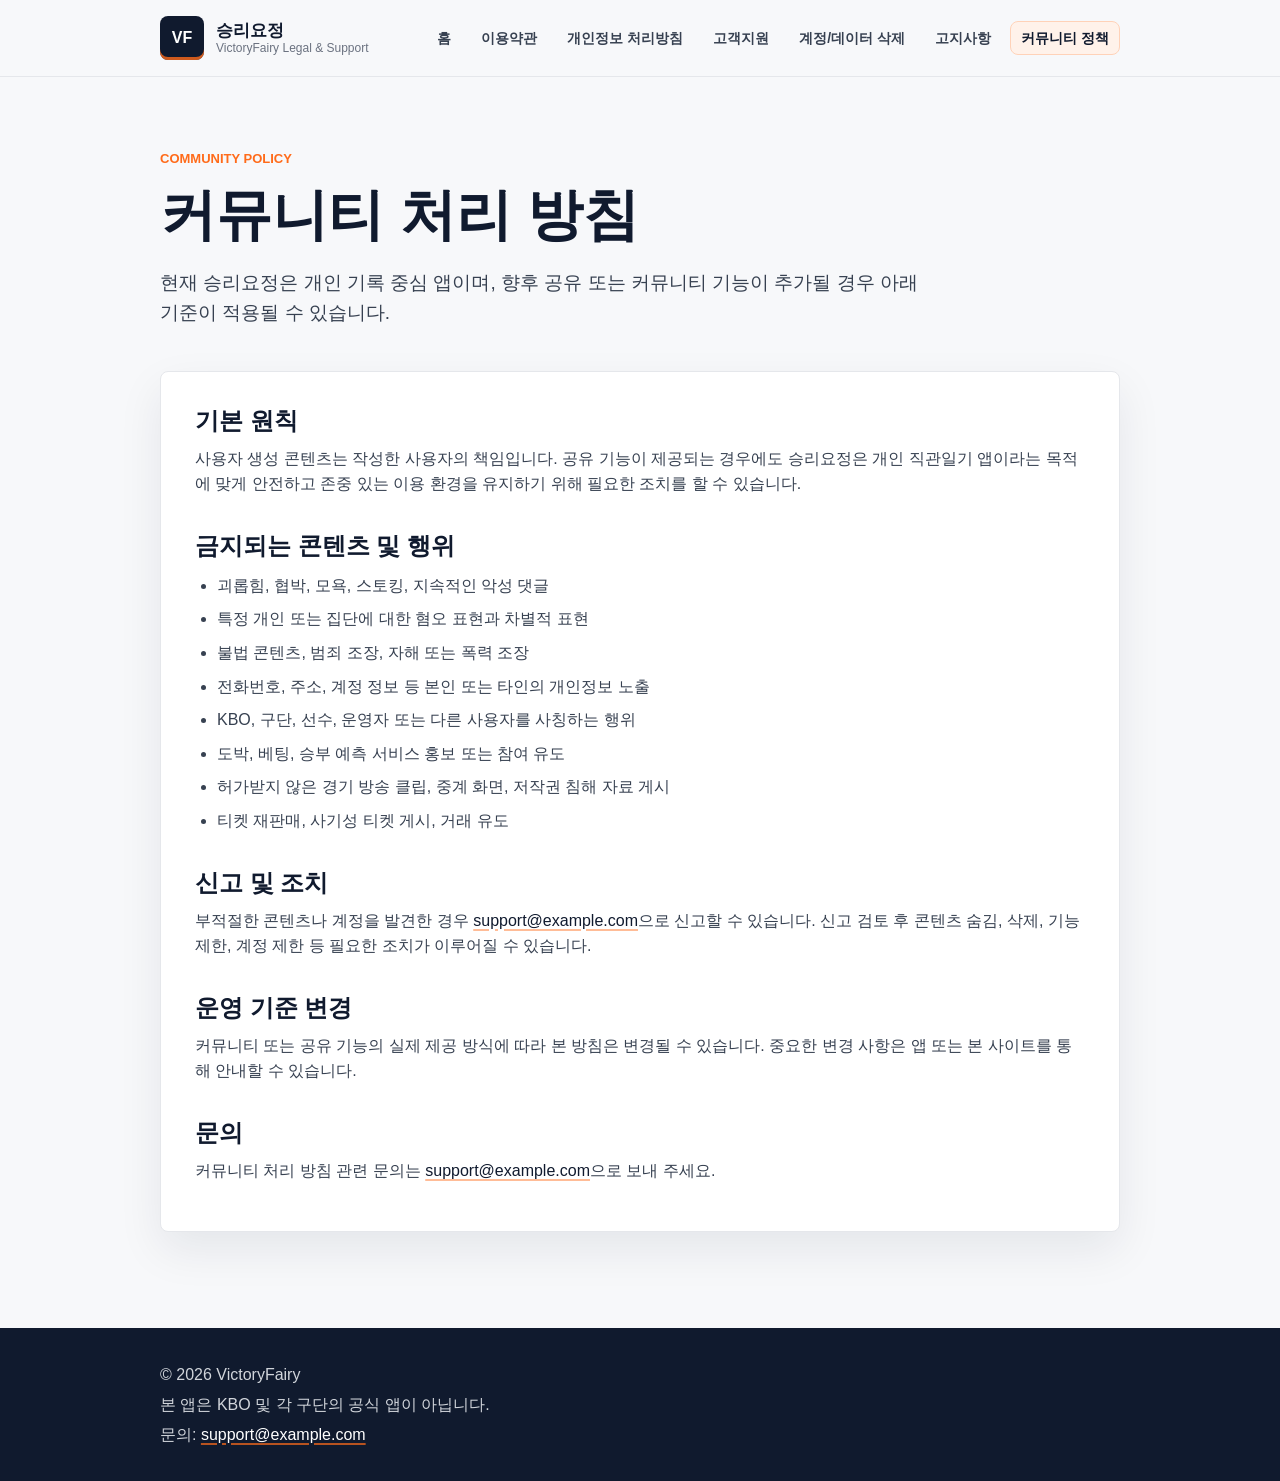
==== community-policy.html @ 868ce9fe "Add VictoryFairy legal pages" ====
<!DOCTYPE html>
<html lang="ko">
<head>
  <meta charset="utf-8">
  <meta name="viewport" content="width=device-width, initial-scale=1">
  <title>커뮤니티 처리 방침 | 승리요정</title>
  <meta name="description" content="승리요정 커뮤니티 처리 방침입니다.">
  <link rel="stylesheet" href="styles.css">
</head>
<body>
  <header class="site-header">
    <div class="container header-inner">
      <a class="brand" href="index.html" aria-label="승리요정 홈">
        <span class="brand-mark">VF</span>
        <span><strong>승리요정</strong><small>VictoryFairy Legal & Support</small></span>
      </a>
      <nav class="nav" aria-label="주요 메뉴">
        <a href="index.html">홈</a>
        <a href="terms.html">이용약관</a>
        <a href="privacy.html">개인정보 처리방침</a>
        <a href="support.html">고객지원</a>
        <a href="delete-account.html">계정/데이터 삭제</a>
        <a href="disclaimer.html">고지사항</a>
        <a href="community-policy.html" aria-current="page">커뮤니티 정책</a>
      </nav>
    </div>
  </header>

  <main class="container page">
    <section class="page-title">
      <p class="eyebrow">Community Policy</p>
      <h1>커뮤니티 처리 방침</h1>
      <p class="lead">현재 승리요정은 개인 기록 중심 앱이며, 향후 공유 또는 커뮤니티 기능이 추가될 경우 아래 기준이 적용될 수 있습니다.</p>
    </section>

    <section class="card content">
      <h2>기본 원칙</h2>
      <p>사용자 생성 콘텐츠는 작성한 사용자의 책임입니다. 공유 기능이 제공되는 경우에도 승리요정은 개인 직관일기 앱이라는 목적에 맞게 안전하고 존중 있는 이용 환경을 유지하기 위해 필요한 조치를 할 수 있습니다.</p>

      <h2>금지되는 콘텐츠 및 행위</h2>
      <ul>
        <li>괴롭힘, 협박, 모욕, 스토킹, 지속적인 악성 댓글</li>
        <li>특정 개인 또는 집단에 대한 혐오 표현과 차별적 표현</li>
        <li>불법 콘텐츠, 범죄 조장, 자해 또는 폭력 조장</li>
        <li>전화번호, 주소, 계정 정보 등 본인 또는 타인의 개인정보 노출</li>
        <li>KBO, 구단, 선수, 운영자 또는 다른 사용자를 사칭하는 행위</li>
        <li>도박, 베팅, 승부 예측 서비스 홍보 또는 참여 유도</li>
        <li>허가받지 않은 경기 방송 클립, 중계 화면, 저작권 침해 자료 게시</li>
        <li>티켓 재판매, 사기성 티켓 게시, 거래 유도</li>
      </ul>

      <h2>신고 및 조치</h2>
      <p>부적절한 콘텐츠나 계정을 발견한 경우 <a href="mailto:support@example.com">support@example.com</a>으로 신고할 수 있습니다. 신고 검토 후 콘텐츠 숨김, 삭제, 기능 제한, 계정 제한 등 필요한 조치가 이루어질 수 있습니다.</p>

      <h2>운영 기준 변경</h2>
      <p>커뮤니티 또는 공유 기능의 실제 제공 방식에 따라 본 방침은 변경될 수 있습니다. 중요한 변경 사항은 앱 또는 본 사이트를 통해 안내할 수 있습니다.</p>

      <h2>문의</h2>
      <p>커뮤니티 처리 방침 관련 문의는 <a href="mailto:support@example.com">support@example.com</a>으로 보내 주세요.</p>
    </section>
  </main>

  <footer class="site-footer">
    <div class="container">
      <p>© 2026 VictoryFairy</p>
      <p>본 앱은 KBO 및 각 구단의 공식 앱이 아닙니다.</p>
      <p>문의: <a href="mailto:support@example.com">support@example.com</a></p>
    </div>
  </footer>
</body>
</html>
---- styles.css ----
:root {
  --background: #F7F8FA;
  --card: #FFFFFF;
  --ink: #111827;
  --muted: #6B7280;
  --navy: #101A2E;
  --orange: #FF6B1A;
  --border: #E5E7EB;
  --soft-orange: #FFF2EA;
  --soft-navy: #EEF2F7;
  --shadow: 0 18px 45px rgba(16, 26, 46, 0.08);
}

* {
  box-sizing: border-box;
}

html {
  background: var(--background);
  color: var(--ink);
  font-family: -apple-system, BlinkMacSystemFont, "Apple SD Gothic Neo", "Noto Sans KR", "Segoe UI", sans-serif;
  line-height: 1.6;
  text-size-adjust: 100%;
}

body {
  margin: 0;
  min-width: 320px;
}

a {
  color: var(--navy);
  text-decoration-color: rgba(255, 107, 26, 0.45);
  text-decoration-thickness: 2px;
  text-underline-offset: 3px;
}

a:hover {
  color: var(--orange);
}

.container {
  width: min(100% - 32px, 960px);
  margin: 0 auto;
}

.site-header {
  position: sticky;
  top: 0;
  z-index: 10;
  background: rgba(247, 248, 250, 0.94);
  border-bottom: 1px solid var(--border);
  backdrop-filter: blur(14px);
}

.header-inner {
  display: flex;
  gap: 24px;
  align-items: center;
  justify-content: space-between;
  padding: 16px 0;
}

.brand {
  display: inline-flex;
  gap: 12px;
  align-items: center;
  min-width: 190px;
  color: var(--navy);
  text-decoration: none;
}

.brand-mark {
  display: inline-grid;
  width: 44px;
  height: 44px;
  place-items: center;
  border-radius: 8px;
  background: var(--navy);
  color: #FFFFFF;
  font-weight: 800;
  letter-spacing: 0;
  box-shadow: inset 0 -3px 0 rgba(255, 107, 26, 0.8);
}

.brand strong,
.brand small {
  display: block;
}

.brand strong {
  font-size: 17px;
  line-height: 1.25;
}

.brand small {
  color: var(--muted);
  font-size: 12px;
  line-height: 1.3;
}

.nav {
  display: flex;
  flex-wrap: wrap;
  gap: 8px;
  justify-content: flex-end;
}

.nav a {
  border: 1px solid transparent;
  border-radius: 8px;
  color: #374151;
  font-size: 14px;
  font-weight: 650;
  line-height: 1.2;
  padding: 8px 10px;
  text-decoration: none;
}

.nav a:hover,
.nav a[aria-current="page"] {
  background: var(--soft-orange);
  border-color: #FFD2B8;
  color: var(--navy);
}

.hero,
.page-title {
  padding: 72px 0 28px;
}

.hero {
  border-bottom: 1px solid var(--border);
}

.eyebrow {
  color: var(--orange);
  font-size: 13px;
  font-weight: 800;
  letter-spacing: 0;
  margin: 0 0 10px;
  text-transform: uppercase;
}

h1,
h2,
h3 {
  color: var(--navy);
  letter-spacing: 0;
  line-height: 1.25;
}

h1 {
  font-size: clamp(34px, 6vw, 56px);
  margin: 0;
}

h2 {
  font-size: 24px;
  margin: 34px 0 10px;
}

h2:first-child {
  margin-top: 0;
}

h3 {
  font-size: 18px;
  margin: 26px 0 8px;
}

p {
  margin: 0 0 14px;
}

.lead {
  color: #374151;
  font-size: 19px;
  margin-top: 18px;
  max-width: 760px;
}

.meta,
.muted {
  color: var(--muted);
  font-size: 14px;
}

.notice {
  background: linear-gradient(90deg, var(--soft-orange), #FFFFFF);
  border: 1px solid #FFD2B8;
  border-left: 5px solid var(--orange);
  border-radius: 8px;
  color: var(--navy);
  font-weight: 700;
  margin-top: 28px;
  padding: 18px 20px;
  max-width: 860px;
}

.grid {
  display: grid;
  grid-template-columns: repeat(3, minmax(0, 1fr));
  gap: 18px;
}

.cards {
  padding: 32px 0 72px;
}

.card {
  background: var(--card);
  border: 1px solid var(--border);
  border-radius: 8px;
  box-shadow: var(--shadow);
}

.link-card {
  display: block;
  min-height: 180px;
  padding: 24px;
  text-decoration: none;
  transition: transform 160ms ease, border-color 160ms ease, box-shadow 160ms ease;
}

.link-card:hover {
  border-color: #FDBA74;
  box-shadow: 0 22px 55px rgba(16, 26, 46, 0.12);
  transform: translateY(-2px);
}

.card-kicker {
  color: var(--orange);
  display: block;
  font-size: 12px;
  font-weight: 800;
  margin-bottom: 10px;
  text-transform: uppercase;
}

.link-card h2 {
  font-size: 21px;
  margin: 0 0 10px;
}

.link-card p {
  color: var(--muted);
  margin: 0;
}

.page {
  padding-bottom: 72px;
}

.content {
  padding: 34px;
}

.content p,
.content li {
  color: #374151;
}

.content ul,
.content ol {
  margin: 12px 0 22px;
  padding-left: 22px;
}

.content li + li {
  margin-top: 8px;
}

.faq h3 {
  border-top: 1px solid var(--border);
  padding-top: 20px;
}

.faq h3:first-of-type {
  border-top: 0;
  padding-top: 0;
}

table {
  width: 100%;
  border-collapse: collapse;
  margin: 18px 0;
  overflow: hidden;
}

th,
td {
  border: 1px solid var(--border);
  padding: 12px 14px;
  text-align: left;
  vertical-align: top;
}

th {
  background: var(--soft-navy);
  color: var(--navy);
}

.site-footer {
  background: var(--navy);
  color: #D1D5DB;
  margin-top: 24px;
  padding: 30px 0;
}

.site-footer p {
  margin: 4px 0;
}

.site-footer a {
  color: #FFFFFF;
  text-decoration-color: rgba(255, 107, 26, 0.7);
}

@media (max-width: 800px) {
  .header-inner {
    align-items: flex-start;
    flex-direction: column;
    gap: 14px;
  }

  .nav {
    justify-content: flex-start;
  }

  .grid {
    grid-template-columns: repeat(2, minmax(0, 1fr));
  }
}

@media (max-width: 560px) {
  .container {
    width: min(100% - 24px, 960px);
  }

  .brand {
    min-width: 0;
  }

  .brand-mark {
    width: 40px;
    height: 40px;
  }

  .nav {
    display: grid;
    grid-template-columns: repeat(2, minmax(0, 1fr));
    width: 100%;
  }

  .nav a {
    text-align: center;
  }

  .hero,
  .page-title {
    padding-top: 48px;
  }

  .lead {
    font-size: 17px;
  }

  .grid {
    grid-template-columns: 1fr;
  }

  .content,
  .link-card {
    padding: 22px;
  }
}
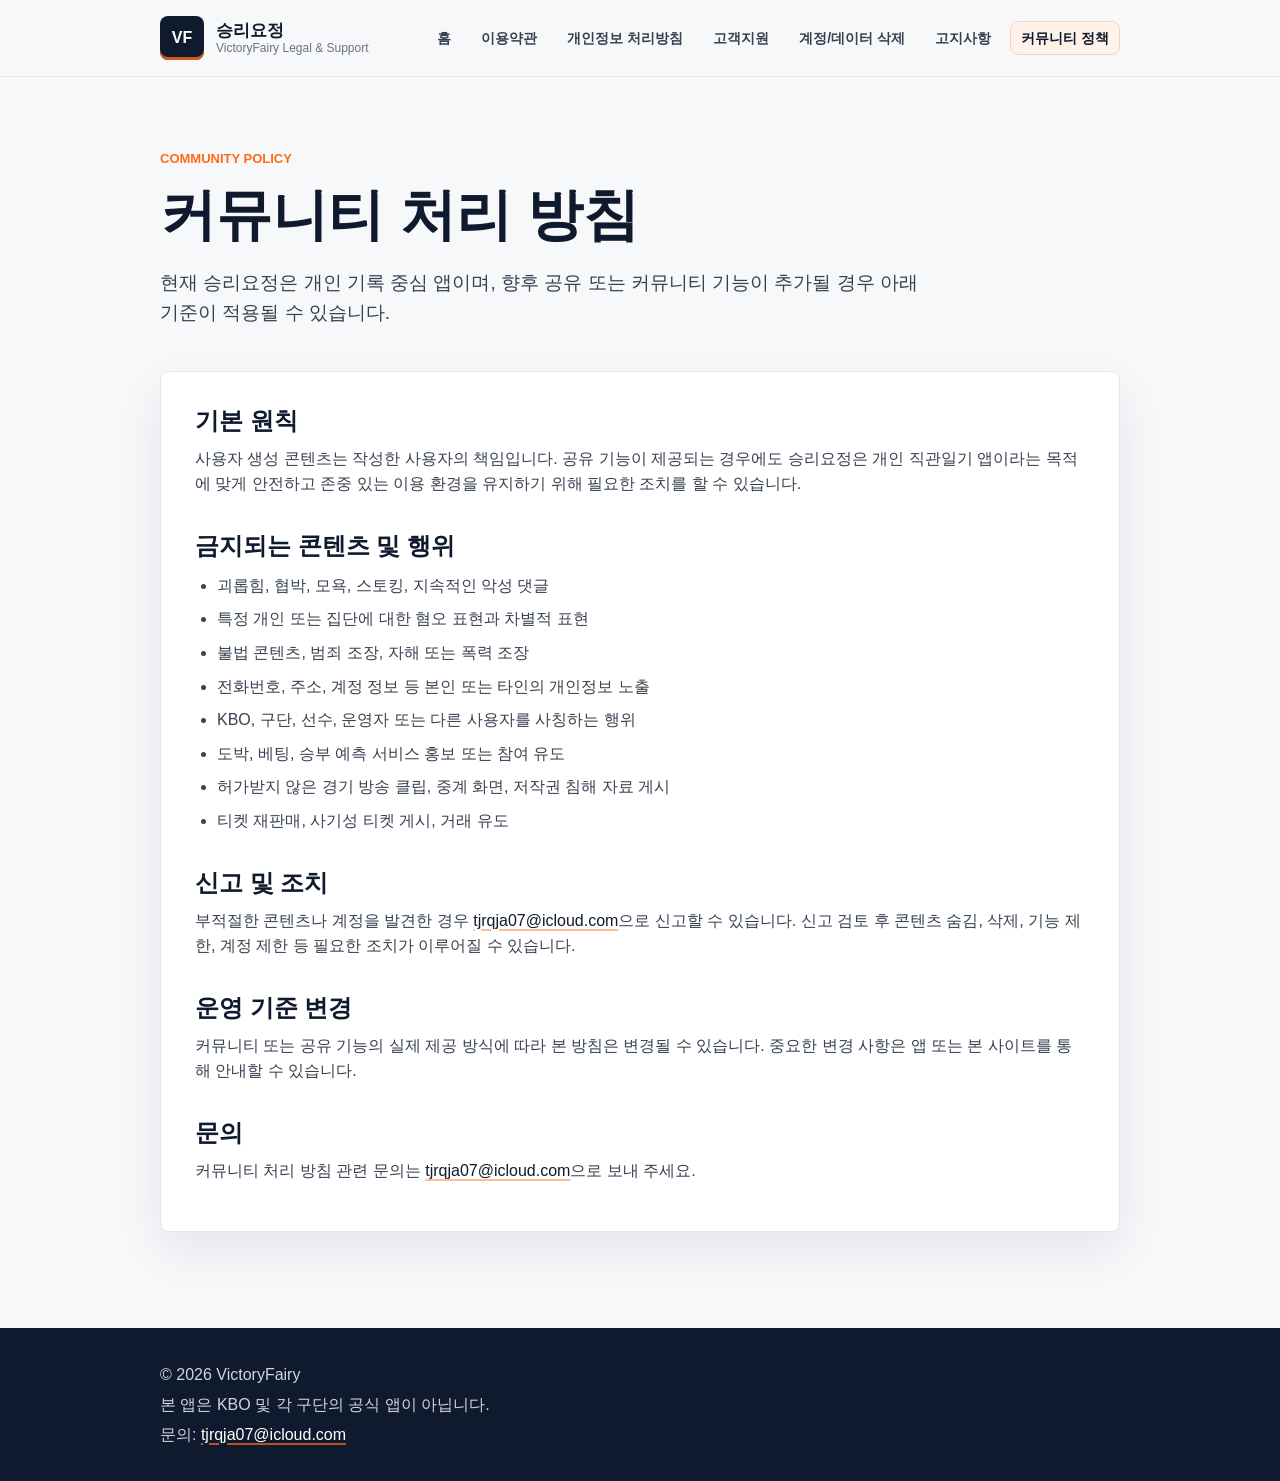
==== commit 04bdda2c: "docs: configure VictoryFairy support email" ====
--- a/community-policy.html
+++ b/community-policy.html
@@ -50,13 +50,13 @@
       </ul>
 
       <h2>신고 및 조치</h2>
-      <p>부적절한 콘텐츠나 계정을 발견한 경우 <a href="mailto:support@example.com">support@example.com</a>으로 신고할 수 있습니다. 신고 검토 후 콘텐츠 숨김, 삭제, 기능 제한, 계정 제한 등 필요한 조치가 이루어질 수 있습니다.</p>
+      <p>부적절한 콘텐츠나 계정을 발견한 경우 <a href="mailto:tjrqja07@icloud.com">tjrqja07@icloud.com</a>으로 신고할 수 있습니다. 신고 검토 후 콘텐츠 숨김, 삭제, 기능 제한, 계정 제한 등 필요한 조치가 이루어질 수 있습니다.</p>
 
       <h2>운영 기준 변경</h2>
       <p>커뮤니티 또는 공유 기능의 실제 제공 방식에 따라 본 방침은 변경될 수 있습니다. 중요한 변경 사항은 앱 또는 본 사이트를 통해 안내할 수 있습니다.</p>
 
       <h2>문의</h2>
-      <p>커뮤니티 처리 방침 관련 문의는 <a href="mailto:support@example.com">support@example.com</a>으로 보내 주세요.</p>
+      <p>커뮤니티 처리 방침 관련 문의는 <a href="mailto:tjrqja07@icloud.com">tjrqja07@icloud.com</a>으로 보내 주세요.</p>
     </section>
   </main>
 
@@ -64,7 +64,7 @@
     <div class="container">
       <p>© 2026 VictoryFairy</p>
       <p>본 앱은 KBO 및 각 구단의 공식 앱이 아닙니다.</p>
-      <p>문의: <a href="mailto:support@example.com">support@example.com</a></p>
+      <p>문의: <a href="mailto:tjrqja07@icloud.com">tjrqja07@icloud.com</a></p>
     </div>
   </footer>
 </body>
